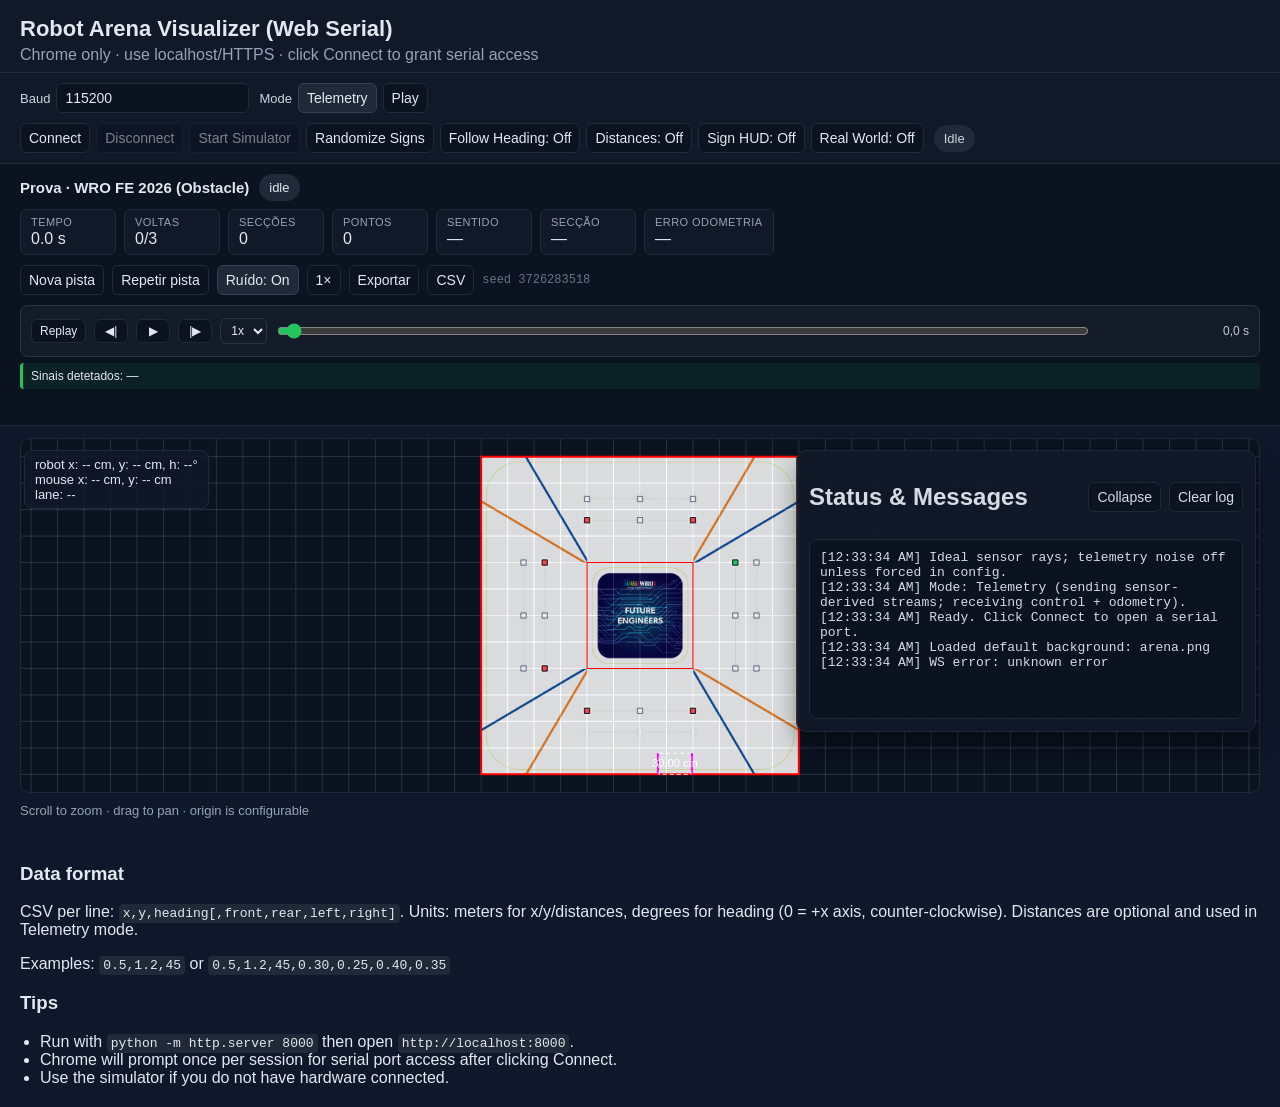
==== src/simulator/ui/index.html @ d35a700f "Reorganize code into src/robot and src/simulator" ====
<!doctype html>
<html lang="en">
<head>
  <meta charset="UTF-8">
  <meta name="viewport" content="width=device-width, initial-scale=1.0">
  <title>Robot Arena Visualizer</title>
  <link rel="icon" href="data:image/svg+xml,<svg xmlns=%22http://www.w3.org/2000/svg%22 viewBox=%220 0 16 16%22><text y=%2214%22 font-size=%2214%22>🏎</text></svg>">
  <link rel="stylesheet" href="styles.css">
</head>
<body>
  <header>
    <h1>Robot Arena Visualizer (Web Serial)</h1>
    <p class="subtitle">Chrome only · use localhost/HTTPS · click Connect to grant serial access</p>
  </header>

  <section class="controls">
    <div class="control-group">
      <label for="baudRate">Baud</label>
      <input id="baudRate" type="number" value="115200" min="1200" step="1200">
    </div>
    <div class="control-group">
      <label>Mode</label>
      <div class="mode-buttons">
        <button id="modeTelemetryBtn" aria-pressed="true">Telemetry</button>
        <button id="modePlayBtn" aria-pressed="false">Play</button>
      </div>
    </div>
    <div class="control-group">
      <button id="connectBtn">Connect</button>
      <button id="disconnectBtn" disabled>Disconnect</button>
      <button id="simToggleBtn">Start Simulator</button>
      <button id="randomizeSignsBtn">Randomize Signs</button>
      <button id="followHeadingBtn" aria-pressed="false">Follow Heading: Off</button>
      <button id="debugDistancesBtn" aria-pressed="false">Distances: Off</button>
      <button id="signHudBtn" aria-pressed="false">Sign HUD: Off</button>
      <button id="realWorldBtn" aria-pressed="false">Real World: Off</button>
    </div>
    <div class="control-group">
      <span id="statusBadge" class="badge">Idle</span>
    </div>
  </section>

  <section class="race-panel" id="racePanel">
    <div class="race-head">
      <h2>Prova · WRO FE 2026 (Obstacle)</h2>
      <span id="racePhase" class="badge">idle</span>
    </div>
    <div class="race-grid">
      <div class="race-metric"><span class="label">Tempo</span><span id="raceTime" class="value">0.0 s</span></div>
      <div class="race-metric"><span class="label">Voltas</span><span id="raceLaps" class="value">0/3</span></div>
      <div class="race-metric"><span class="label">Secções</span><span id="raceSections" class="value">0</span></div>
      <div class="race-metric"><span class="label">Pontos</span><span id="raceScore" class="value">0</span></div>
      <div class="race-metric"><span class="label">Sentido</span><span id="raceDirection" class="value">—</span></div>
      <div class="race-metric"><span class="label">Secção</span><span id="raceSection" class="value">—</span></div>
      <div class="race-metric"><span class="label">Erro odometria</span><span id="raceGhost" class="value">—</span></div>
    </div>
    <div class="race-actions">
      <button id="newTrackBtn">Nova pista</button>
      <button id="repeatTrackBtn">Repetir pista</button>
      <button id="noiseBtn" aria-pressed="true">Ruído: On</button>
      <button id="speedBtn" aria-pressed="false">1×</button>
      <button id="exportJsonBtn" title="Descarregar a prova em JSON">Exportar</button>
      <button id="exportCsvBtn" title="Descarregar a trajectória em CSV">CSV</button>
      <span id="raceSeed" class="race-seed">seed —</span>
    </div>
    <div id="replayBar" class="replay-bar" hidden>
      <button id="replayEnter" title="Ver a corrida gravada">Replay</button>
      <button id="replayBack" title="Frame anterior">◀|</button>
      <button id="replayPlay" title="Reproduzir / pausar">▶</button>
      <button id="replayFwd" title="Frame seguinte">|▶</button>
      <select id="replaySpeed" title="Velocidade do replay">
        <option value="1">1x</option>
        <option value="2">2x</option>
        <option value="4">4x</option>
      </select>
      <input id="replaySlider" type="range" min="0" max="0" value="0" step="1" />
      <span id="replayTime" class="replay-time">0,0 s</span>
    </div>
    <div id="signReadout" class="sign-readout">Sinais detetados: —</div>
    <div id="raceFlags" class="race-flags"></div>
    <pre id="raceBreakdown" class="race-breakdown"></pre>
  </section>

  <section class="canvas-wrap">
    <canvas id="arenaCanvas" width="900" height="600"></canvas>
    <div id="cursorPos" class="cursor-pos">x: -- cm, y: -- cm</div>
    <div id="logPanel" class="log-panel log-overlay">
      <div class="log-header">
        <h2>Status & Messages</h2>
        <div class="log-actions">
          <button id="logToggleBtn" type="button" aria-pressed="false">Collapse</button>
          <button id="clearLogBtn" type="button">Clear log</button>
        </div>
      </div>
      <pre id="logArea"></pre>
    </div>
    <div id="toastContainer" class="toast-container" aria-live="polite"></div>
    <div class="hint">Scroll to zoom · drag to pan · origin is configurable</div>
  </section>

  <section class="notes">
    <h3>Data format</h3>
    <p>CSV per line: <code>x,y,heading[,front,rear,left,right]</code>. Units: meters for x/y/distances, degrees for heading (0 = +x axis, counter-clockwise). Distances are optional and used in Telemetry mode.</p>
    <p>Examples: <code>0.5,1.2,45</code> or <code>0.5,1.2,45,0.30,0.25,0.40,0.35</code></p>
    <h3>Tips</h3>
    <ul>
      <li>Run with <code>python -m http.server 8000</code> then open <code>http://localhost:8000</code>.</li>
      <li>Chrome will prompt once per session for serial port access after clicking Connect.</li>
      <li>Use the simulator if you do not have hardware connected.</li>
    </ul>
  </section>

  <script type="module" src="app.js"></script>
</body>
</html>
---- src/simulator/ui/styles.css ----
* { box-sizing: border-box; }
body {
  margin: 0;
  font-family: Arial, sans-serif;
  background: #0f172a;
  color: #e2e8f0;
}
header {
  padding: 16px 20px 8px;
  background: #111827;
  border-bottom: 1px solid #1f2937;
}
h1 { margin: 0; font-size: 22px; }
.subtitle { margin: 4px 0 0; color: #94a3b8; }
.controls {
  display: flex;
  flex-wrap: wrap;
  gap: 10px;
  padding: 10px 20px;
  background: #111827;
  border-bottom: 1px solid #1f2937;
}
.control-group {
  display: flex;
  align-items: center;
  gap: 6px;
  color: #cbd5e1;
}
.mode-buttons {
  display: flex;
  gap: 6px;
}
label { font-size: 13px; }
input, select, button {
  background: #0b1220;
  color: #e2e8f0;
  border: 1px solid #1f2937;
  border-radius: 6px;
  padding: 6px 8px;
  font-size: 14px;
}
button {
  cursor: pointer;
  transition: background 0.15s ease;
}
button:hover { background: #1f2937; }
button:disabled { opacity: 0.5; cursor: not-allowed; }
button[aria-pressed="true"] {
  background: #1f2937;
  border-color: #334155;
}
.badge {
  display: inline-flex;
  align-items: center;
  padding: 6px 10px;
  border-radius: 999px;
  background: #1f2937;
  font-size: 13px;
}
.canvas-wrap {
  position: relative;
  padding: 12px 20px 16px;
}
#arenaCanvas {
  width: 100%;
  /* 70vh alone pushes the bottom of the field (wall, parking bay, the car when
     it parks) below the fold on a 900 px window - the canvas starts ~530 px
     down the page. Fit whatever is left on screen instead. */
  height: clamp(320px, calc(100vh - 545px), 70vh);
  background: #0b1220;
  border: 1px solid #1f2937;
  border-radius: 10px;
}
.cursor-pos {
  position: absolute;
  left: 24px;
  top: 24px;
  padding: 6px 10px;
  background: rgba(15, 23, 42, 0.8);
  border: 1px solid #1f2937;
  border-radius: 8px;
  color: #e2e8f0;
  font-size: 13px;
  pointer-events: none;
  white-space: pre-line;
}
.hint {
  margin-top: 6px;
  color: #94a3b8;
  font-size: 13px;
}
.log-panel {
  padding: 12px;
  background: #111827;
  border: 1px solid #1f2937;
  border-radius: 10px;
}
.log-actions {
  display: flex;
  align-items: center;
  gap: 8px;
}
.log-overlay {
  position: absolute;
  right: 24px;
  top: 24px;
  width: 460px;
  max-width: 46%;
  /* keep the car visible through the overlay: the arena is behind it */
  opacity: 0.94;
  box-shadow: 0 12px 24px rgba(0, 0, 0, 0.35);
}
.log-panel.collapsed {
  padding: 10px 12px;
  width: auto;
  max-width: none;
  box-shadow: none;
}
.log-panel.collapsed #logArea {
  display: none;
}
.log-header {
  display: flex;
  align-items: center;
  justify-content: space-between;
}
#logArea {
  background: #0b1220;
  border: 1px solid #1f2937;
  border-radius: 8px;
  padding: 10px;
  max-height: 60vh;
  min-height: 180px;
  height: auto;
  overflow: auto;
  margin: 8px 0 0;
  font-family: "Roboto Mono", monospace;
  font-size: 13px;
  white-space: pre-wrap;
}
.notes {
  padding: 10px 20px 20px;
}
.notes ul {
  margin: 6px 0 0;
  padding-left: 20px;
}
.notes code { background: #1f2937; padding: 2px 4px; border-radius: 4px; }

.toast-container {
  position: fixed;
  top: 16px;
  right: 16px;
  display: flex;
  flex-direction: column;
  gap: 10px;
  z-index: 1000;
  pointer-events: none;
}
.toast {
  background: #0b1220;
  border: 1px solid #1f2937;
  border-left: 4px solid #38bdf8;
  color: #e2e8f0;
  padding: 10px 12px;
  border-radius: 8px;
  box-shadow: 0 12px 24px rgba(0, 0, 0, 0.35);
  min-width: 240px;
  max-width: 360px;
  pointer-events: auto;
  transition: opacity 0.18s ease, transform 0.18s ease;
}
.toast-warning {
  border-left-color: #f59e0b;
  background: #1e1606;
}
.toast-hide {
  opacity: 0;
  transform: translateY(-6px);
}

@media (max-width: 900px) {
  .canvas-wrap {
    padding: 12px 12px 16px;
  }
  .log-overlay {
    position: static;
    width: 100%;
    max-width: none;
    margin-top: 10px;
  }
  #logArea {
    max-height: 240px;
  }
}


/* ---------------------------------------------------------------- race panel */
.race-panel {
  padding: 10px 20px 12px;
  background: #0b1220;
  border-bottom: 1px solid #1f2937;
}
.race-head {
  display: flex;
  align-items: center;
  gap: 10px;
  margin-bottom: 8px;
}
.race-head h2 {
  margin: 0;
  font-size: 15px;
  font-weight: 600;
  color: #e2e8f0;
}
.race-grid {
  display: flex;
  flex-wrap: wrap;
  gap: 8px;
}
.race-metric {
  display: flex;
  flex-direction: column;
  gap: 2px;
  min-width: 96px;
  padding: 6px 10px;
  background: #111827;
  border: 1px solid #1f2937;
  border-radius: 6px;
}
.race-metric .label {
  font-size: 11px;
  text-transform: uppercase;
  letter-spacing: 0.04em;
  color: #94a3b8;
}
.race-metric .value {
  font-size: 16px;
  font-variant-numeric: tabular-nums;
  color: #e2e8f0;
}
.race-actions {
  display: flex;
  flex-wrap: wrap;
  align-items: center;
  gap: 8px;
  margin-top: 10px;
}
.race-seed {
  font-size: 12px;
  color: #64748b;
  font-family: ui-monospace, SFMono-Regular, Menlo, monospace;
}
.race-flags {
  margin-top: 6px;
  font-size: 12px;
  color: #f59e0b;
  min-height: 16px;
}
.race-breakdown {
  margin: 8px 0 0;
  padding: 8px 10px;
  background: #0f172a;
  border: 1px solid #1f2937;
  border-radius: 6px;
  font-family: ui-monospace, SFMono-Regular, Menlo, monospace;
  font-size: 12px;
  color: #cbd5e1;
  white-space: pre-wrap;
  max-height: 180px;
  overflow: auto;
}
.race-breakdown:empty { display: none; }

/* Replay: a video scrubber for the recorded run. */
.replay-bar {
  display: flex;
  align-items: center;
  gap: 8px;
  margin: 10px 0 6px;
  padding: 8px 10px;
  border: 1px solid var(--border, #2a3344);
  border-radius: 8px;
  background: rgba(148, 163, 184, 0.06);
}
.replay-bar button {
  min-width: 34px;
  padding: 4px 8px;
  font-size: 12px;
  line-height: 1.2;
}
.replay-bar select {
  padding: 4px 6px;
  font-size: 12px;
  line-height: 1.2;
  border-radius: 6px;
  border: 1px solid var(--border, #2a3344);
  background: transparent;
  color: inherit;
}
.replay-bar input[type="range"] {
  flex: 1 1 auto;
  accent-color: #22c55e;
}
.replay-time {
  font-variant-numeric: tabular-nums;
  font-size: 12px;
  opacity: 0.85;
  min-width: 150px;
  text-align: right;
}

.sign-readout {
  margin: 6px 0 8px;
  padding: 6px 8px;
  font-size: 12px;
  font-variant-numeric: tabular-nums;
  border-left: 3px solid #22c55e;
  background: rgba(34, 197, 94, 0.08);
  border-radius: 4px;
}
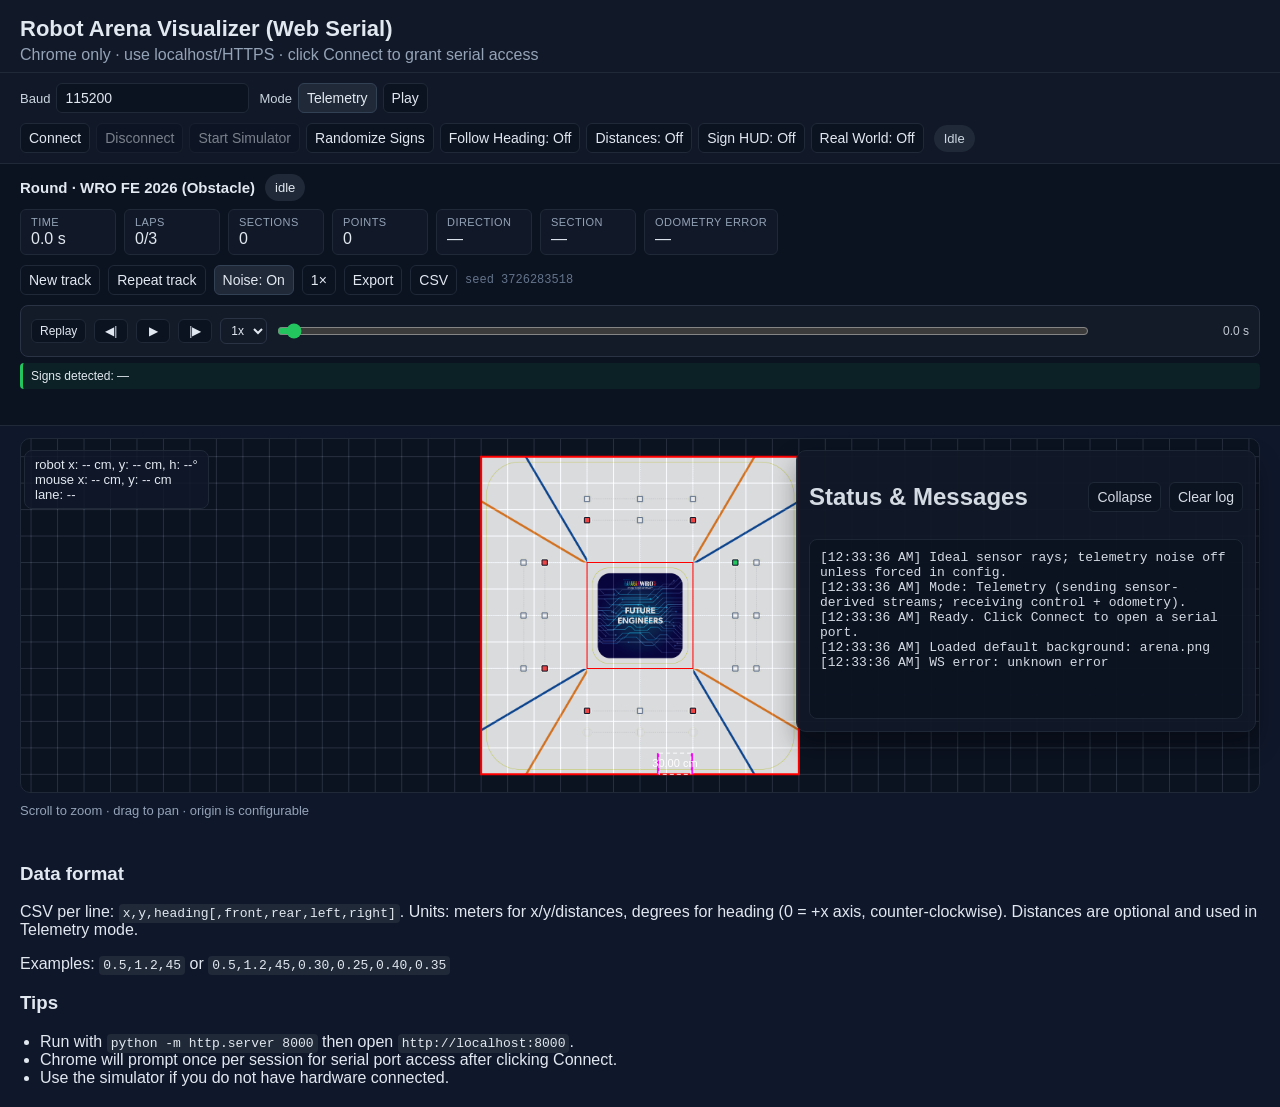
==== commit ef07797b: "Translate simulator UI and tools to English" ====
--- a/src/simulator/ui/index.html
+++ b/src/simulator/ui/index.html
@@ -42,41 +42,41 @@
 
   <section class="race-panel" id="racePanel">
     <div class="race-head">
-      <h2>Prova · WRO FE 2026 (Obstacle)</h2>
+      <h2>Round · WRO FE 2026 (Obstacle)</h2>
       <span id="racePhase" class="badge">idle</span>
     </div>
     <div class="race-grid">
-      <div class="race-metric"><span class="label">Tempo</span><span id="raceTime" class="value">0.0 s</span></div>
-      <div class="race-metric"><span class="label">Voltas</span><span id="raceLaps" class="value">0/3</span></div>
-      <div class="race-metric"><span class="label">Secções</span><span id="raceSections" class="value">0</span></div>
-      <div class="race-metric"><span class="label">Pontos</span><span id="raceScore" class="value">0</span></div>
-      <div class="race-metric"><span class="label">Sentido</span><span id="raceDirection" class="value">—</span></div>
-      <div class="race-metric"><span class="label">Secção</span><span id="raceSection" class="value">—</span></div>
-      <div class="race-metric"><span class="label">Erro odometria</span><span id="raceGhost" class="value">—</span></div>
+      <div class="race-metric"><span class="label">Time</span><span id="raceTime" class="value">0.0 s</span></div>
+      <div class="race-metric"><span class="label">Laps</span><span id="raceLaps" class="value">0/3</span></div>
+      <div class="race-metric"><span class="label">Sections</span><span id="raceSections" class="value">0</span></div>
+      <div class="race-metric"><span class="label">Points</span><span id="raceScore" class="value">0</span></div>
+      <div class="race-metric"><span class="label">Direction</span><span id="raceDirection" class="value">—</span></div>
+      <div class="race-metric"><span class="label">Section</span><span id="raceSection" class="value">—</span></div>
+      <div class="race-metric"><span class="label">Odometry error</span><span id="raceGhost" class="value">—</span></div>
     </div>
     <div class="race-actions">
-      <button id="newTrackBtn">Nova pista</button>
-      <button id="repeatTrackBtn">Repetir pista</button>
-      <button id="noiseBtn" aria-pressed="true">Ruído: On</button>
+      <button id="newTrackBtn">New track</button>
+      <button id="repeatTrackBtn">Repeat track</button>
+      <button id="noiseBtn" aria-pressed="true">Noise: On</button>
       <button id="speedBtn" aria-pressed="false">1×</button>
-      <button id="exportJsonBtn" title="Descarregar a prova em JSON">Exportar</button>
-      <button id="exportCsvBtn" title="Descarregar a trajectória em CSV">CSV</button>
+      <button id="exportJsonBtn" title="Download the round as JSON">Export</button>
+      <button id="exportCsvBtn" title="Download the trajectory as CSV">CSV</button>
       <span id="raceSeed" class="race-seed">seed —</span>
     </div>
     <div id="replayBar" class="replay-bar" hidden>
-      <button id="replayEnter" title="Ver a corrida gravada">Replay</button>
-      <button id="replayBack" title="Frame anterior">◀|</button>
-      <button id="replayPlay" title="Reproduzir / pausar">▶</button>
-      <button id="replayFwd" title="Frame seguinte">|▶</button>
-      <select id="replaySpeed" title="Velocidade do replay">
+      <button id="replayEnter" title="Watch the recorded round">Replay</button>
+      <button id="replayBack" title="Previous frame">◀|</button>
+      <button id="replayPlay" title="Play / pause">▶</button>
+      <button id="replayFwd" title="Next frame">|▶</button>
+      <select id="replaySpeed" title="Replay speed">
         <option value="1">1x</option>
         <option value="2">2x</option>
         <option value="4">4x</option>
       </select>
       <input id="replaySlider" type="range" min="0" max="0" value="0" step="1" />
-      <span id="replayTime" class="replay-time">0,0 s</span>
+      <span id="replayTime" class="replay-time">0.0 s</span>
     </div>
-    <div id="signReadout" class="sign-readout">Sinais detetados: —</div>
+    <div id="signReadout" class="sign-readout">Signs detected: —</div>
     <div id="raceFlags" class="race-flags"></div>
     <pre id="raceBreakdown" class="race-breakdown"></pre>
   </section>
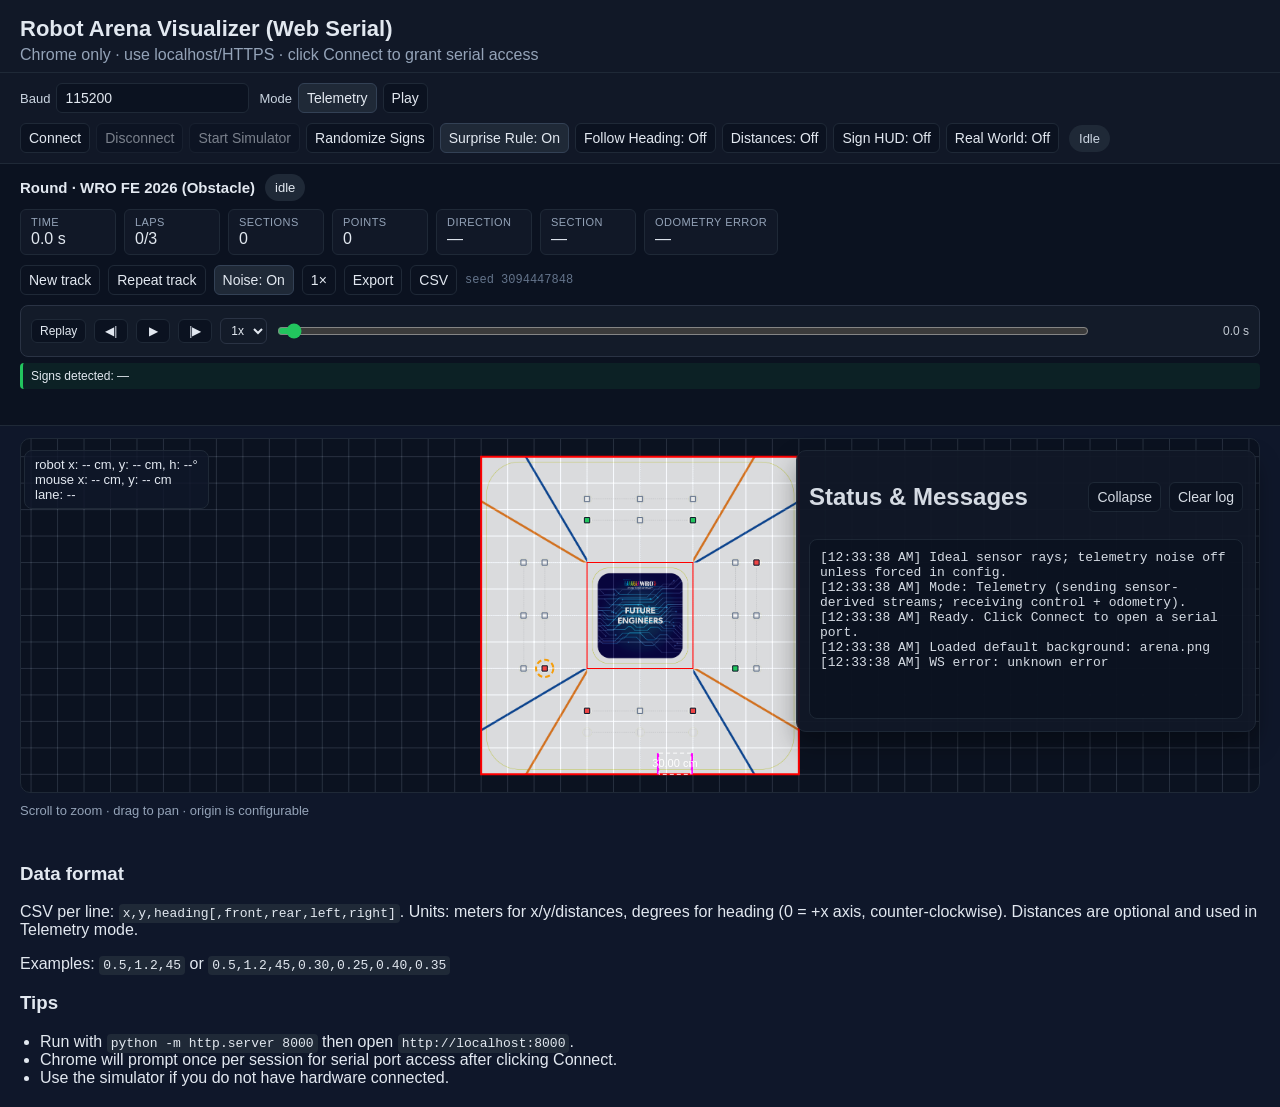
==== commit 1567b567: "Simulator: mark the modified sign (keep original colour) and add a Surprise Rule toggle" ====
--- a/src/simulator/ui/index.html
+++ b/src/simulator/ui/index.html
@@ -30,6 +30,7 @@
       <button id="disconnectBtn" disabled>Disconnect</button>
       <button id="simToggleBtn">Start Simulator</button>
       <button id="randomizeSignsBtn">Randomize Signs</button>
+      <button id="surpriseRuleBtn" aria-pressed="true">Surprise Rule: On</button>
       <button id="followHeadingBtn" aria-pressed="false">Follow Heading: Off</button>
       <button id="debugDistancesBtn" aria-pressed="false">Distances: Off</button>
       <button id="signHudBtn" aria-pressed="false">Sign HUD: Off</button>
